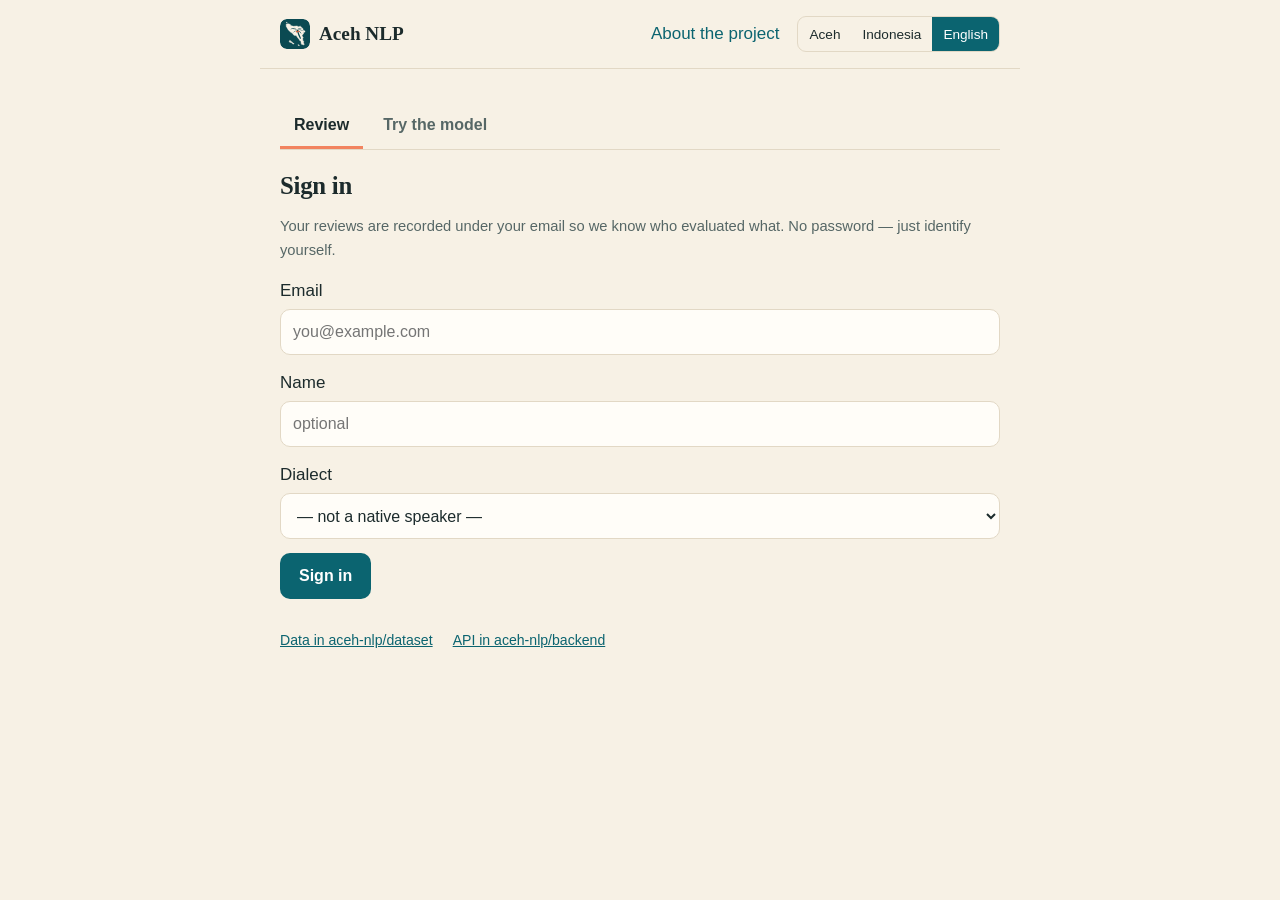
==== app/index.html @ 480051e4 "Redesign the site in the Island direction, add an Aceh icon Deep sea teal, warm sand and coral with " ====
<!doctype html>
<html lang="id">
<head>
<meta charset="utf-8">
<meta name="viewport" content="width=device-width, initial-scale=1">
<meta name="robots" content="noindex, nofollow">
<title>Aceh NLP</title>
<meta name="theme-color" content="#0b4a52">
<link rel="icon" type="image/svg+xml" href="/icon.svg">
<link rel="stylesheet" href="/style.css">
</head>
<body class="tool">
<header class="topbar wrap">
  <a class="brand" href="/"><img src="/icon.svg" alt="" width="30" height="30"><span data-i18n="site.title">Aceh NLP</span></a>
  <nav>
    <a href="/" data-i18n="nav.home">About the project</a>
    <span id="lang-switch" class="lang-switch" role="group" aria-label="Language"></span>
  </nav>
</header>
<p id="draft-notice" class="notice wrap-notice" hidden data-i18n="draft.notice"></p>
<div id="whoami" class="muted wrap"></div>

<div class="wrap"><div class="tabs" role="tablist">
  <button role="tab" data-tab="review" data-i18n="tab.review">Review</button>
  <button role="tab" data-tab="try" data-i18n="tab.try">Try the model</button>
</div></div>

<main class="wrap">
  <!-- ===== Review tab ===== -->
  <div id="tab-review" hidden>
    <section id="view-login" hidden>
      <h2 data-i18n="login.title">Sign in</h2>
      <p class="muted" data-i18n="login.note"></p>
      <form id="login-form">
        <label><span data-i18n="login.email">Email</span>
          <input type="email" id="login-email" required placeholder="you@example.com"></label>
        <label><span data-i18n="login.name">Name</span>
          <input type="text" id="login-name" data-i18n-placeholder="login.name.placeholder"></label>
        <label><span data-i18n="login.dialect">Dialect</span>
          <select id="login-dialect">
            <option value="" data-i18n="login.dialect.none">— not a native speaker —</option>
            <option value="banda_aceh">Banda Aceh</option>
            <option value="pidie">Pidie</option>
            <option value="aceh_utara">Aceh Utara</option>
            <option value="barat">Aceh Barat</option>
            <option value="other" data-i18n="login.dialect.other">Other</option>
          </select>
        </label>
        <button type="submit" data-i18n="login.submit">Sign in</button>
      </form>
      <div id="google-signin"></div>
    </section>

    <section id="view-datasets" hidden>
      <h2 data-i18n="datasets.title">Choose a dataset to review</h2>
      <ul id="dataset-list" class="cards"></ul>
      <details>
        <summary data-i18n="coordinator.title">Coordinator</summary>
        <h3 data-i18n="upload.title">Upload a dataset</h3>
        <form id="upload-form">
          <label><span data-i18n="upload.name">Name</span>
            <input type="text" id="upload-name" pattern="[A-Za-z0-9_-]{1,80}" required></label>
          <label><span data-i18n="upload.file">JSONL file</span>
            <input type="file" id="upload-file" accept=".jsonl,.json" required></label>
          <button type="submit" data-i18n="upload.submit">Upload</button>
        </form>
        <p id="upload-result" class="muted"></p>
        <h3 data-i18n="export.title">Download reviews</h3>
        <form id="export-form">
          <label><span data-i18n="export.dataset">Dataset</span>
            <input type="text" id="export-dataset" list="dataset-names" required></label>
          <datalist id="dataset-names"></datalist>
          <label><span data-i18n="export.token">Admin token</span>
            <input type="password" id="export-token" required></label>
          <button type="submit" data-i18n="export.submit">Download JSON</button>
        </form>
      </details>
    </section>

    <section id="view-review" hidden>
      <button id="back" class="linklike" data-i18n="review.back">← datasets</button>
      <div id="progress" class="muted"></div>
      <div class="progress"><span id="progress-bar"></span></div>
      <article id="card">
        <div id="card-fields"></div>
        <div id="specialist-controls" hidden>
          <label><span data-i18n="review.correction">Correction</span>
            <textarea id="correction" rows="2"></textarea></label>
          <label><span data-i18n="review.annotation">Annotation</span>
            <textarea id="annotation" rows="2"></textarea></label>
          <div class="rate-row" id="score-buttons">
            <button data-score="1">1</button><button data-score="2">2</button>
            <button data-score="3">3</button><button data-score="4">4</button>
            <button data-score="5">5</button>
          </div>
          <p class="muted" data-i18n="review.score.hint"></p>
        </div>
        <div id="everyday-controls" hidden>
          <div class="rate-row" id="vote-buttons">
            <button data-vote="1">+1</button><button data-vote="-1">−1</button>
          </div>
          <p class="muted" data-i18n="review.vote.hint"></p>
        </div>
      </article>
      <div id="done-msg" hidden>
        <h2 data-i18n="review.done.title">All done 🎉</h2>
        <p data-i18n="review.done.text"></p>
      </div>
    </section>
  </div>

  <!-- ===== Try the model tab ===== -->
  <div id="tab-try" hidden>
    <section>
      <h2 data-i18n="try.title">Try the model</h2>
      <p class="muted" data-i18n="try.note"></p>
      <p id="gen-offline" class="notice" hidden data-i18n="try.offline"></p>
      <form id="gen-form">
        <textarea id="gen-prompt" rows="3" data-i18n-placeholder="try.placeholder"></textarea>
        <button type="submit" id="gen-submit" data-i18n="try.submit">Generate</button>
      </form>
      <pre id="gen-out" class="muted"></pre>
    </section>
  </div>
</main>

<footer class="site-footer wrap">
  <a href="https://github.com/aceh-nlp/dataset" data-i18n="footer.data">Data in aceh-nlp/dataset</a>
  <a href="https://github.com/aceh-nlp/backend" data-i18n="footer.api">API in aceh-nlp/backend</a>
</footer>
<script src="/strings.js"></script>
<script src="/app.js"></script>
</body>
</html>
---- style.css ----
/* Island: deep sea teal, warm sand, coral. System fonts only, so the page stays
   light on mobile data and every Acehnese diacritic renders. */
:root {
  --sea: #0b4a52; --sea-deep: #083940; --on-sea: #f4fbfa; --on-sea-muted: #c3e0de;
  --coral: #f2835f; --on-coral: #2b130b;
  --bg: #f7f1e5; --card: #fffdf8; --fg: #1c2b2c; --muted: #566766;
  --accent: #0b6470; --on-accent: #ffffff; --border: #e2d8c5; --tint: #e7efe9;
  --serif: "Iowan Old Style", "Palatino Linotype", Palatino, Georgia, serif;
  --sans: -apple-system, "Segoe UI", Roboto, "Helvetica Neue", Arial, sans-serif;
}
@media (prefers-color-scheme: dark) {
  :root {
    --bg: #0e1f21; --card: #162d30; --fg: #eef4f2; --muted: #a2b6b4;
    --accent: #6fd0c8; --on-accent: #06282b; --border: #2b4649; --tint: #1b383b;
  }
}
* { box-sizing: border-box; }
html { -webkit-text-size-adjust: 100%; }
body { margin: 0; background: var(--bg); color: var(--fg); font: 17px/1.6 var(--sans); }
[hidden] { display: none !important; }
.wrap { max-width: 1040px; margin-inline: auto; padding-inline: 20px; }
/* Same left edge as every other section; only the line length is limited. */
.narrow > * { max-width: 680px; }
.narrow-text { max-width: 640px; }
h1, h2 { font-family: var(--serif); font-weight: 600; line-height: 1.15; letter-spacing: -.01em; }
h2 { font-size: clamp(1.6rem, 4vw, 2.15rem); margin: 0 0 .6em; }
h3 { font-size: 1rem; margin: 18px 0 4px; }
section { padding-block: clamp(24px, 4vw, 40px); }
.muted { color: var(--muted); font-size: .92rem; }
a { color: var(--accent); }
:focus-visible { outline: 3px solid var(--coral); outline-offset: 2px; }

/* buttons */
button, .button {
  display: inline-flex; align-items: center; justify-content: center; min-height: 46px;
  padding: 10px 18px; border: 1px solid transparent; border-radius: 10px; text-align: center;
  background: var(--accent); color: var(--on-accent); font: 600 1rem var(--sans);
  text-decoration: none; cursor: pointer;
}
button:hover, .button:hover { filter: brightness(1.08); }
button:disabled { opacity: .5; cursor: default; filter: none; }
.button.coral { background: var(--coral); color: var(--on-coral); }
.button.ghost { background: transparent; color: var(--on-sea); border-color: var(--on-sea-muted); }
.linklike { background: none; color: var(--accent); padding: 4px 0; min-height: 0; font-weight: 500; }
.cta-row { display: flex; gap: 12px; flex-wrap: wrap; margin-top: 22px; }

/* top bar */
.topbar { display: flex; justify-content: space-between; align-items: center; gap: 10px 16px; flex-wrap: wrap; padding-block: 16px; }
.topbar nav { display: flex; align-items: center; gap: 8px 18px; flex-wrap: wrap; }
.topbar nav a { text-decoration: none; font-weight: 500; }
.brand { display: inline-flex; align-items: center; gap: 9px; font: 700 1.2rem var(--serif); text-decoration: none; color: inherit; }
.brand img { display: block; border-radius: 7px; }
.lang-switch { display: inline-flex; border: 1px solid var(--border); border-radius: 9px; overflow: hidden; }
.lang-switch button {
  min-height: 34px; padding: 4px 11px; border: 0; border-radius: 0; font-size: .85rem; font-weight: 500;
  background: transparent; color: inherit;
}
.lang-switch button[aria-pressed="true"] { background: var(--accent); color: var(--on-accent); }

/* hero */
.hero { position: relative; background: var(--sea); color: var(--on-sea); }
.hero .topbar nav a, .hero .brand { color: var(--on-sea); }
.hero .lang-switch { border-color: var(--on-sea-muted); }
.hero .lang-switch button[aria-pressed="true"] { background: var(--on-sea); color: var(--sea); }
.hero-body { padding-block: clamp(32px, 8vw, 84px) clamp(96px, 15vw, 170px); }
.hero h1 { font-size: clamp(2.5rem, 8vw, 4.6rem); margin: 0 0 .4em; max-width: 13em; }
.lead { font-size: clamp(1.05rem, 2.4vw, 1.25rem); max-width: 40em; color: var(--on-sea); margin: 0; }
.shore { position: absolute; inset: auto 0 -2px; width: 100%; height: clamp(60px, 11vw, 150px); display: block; overflow: visible; }
.wave-back { fill: var(--sea-deep); }
.wave-front { fill: var(--bg); }
.notice {
  background: var(--card); color: var(--fg); border: 1px solid var(--border); border-left: 4px solid var(--coral);
  border-radius: 8px; padding: 10px 14px; font-size: .92rem;
}
.wrap-notice { max-width: 1000px; margin: 4px auto 0; width: calc(100% - 40px); }

/* numbers */
.stats { display: grid; grid-template-columns: repeat(3, 1fr); gap: 24px; padding-block: 28px 12px; }
.stats b { display: block; font: 600 clamp(1.7rem, 4.5vw, 2.6rem)/1.1 var(--serif); color: var(--accent); }
.stats span { display: block; color: var(--muted); font-size: .95rem; margin-top: 4px; }

/* sample review */
.demo-card, #card {
  background: var(--card); border: 1px solid var(--border); border-radius: 16px; padding: clamp(20px, 4vw, 32px);
}
.eyebrow { margin: 0 0 8px; font-size: .78rem; font-weight: 700; letter-spacing: .07em; text-transform: uppercase; color: var(--muted); }
.sentence { font: 600 clamp(1.45rem, 4.2vw, 2rem)/1.3 var(--serif); margin: 0 0 8px; overflow-wrap: anywhere; }
.demo-question { margin: 20px 0 0; font-weight: 600; }
.demo-votes { display: flex; gap: 10px; margin: 10px 0 0; }
.button.vote { flex: 1; font-size: 1.15rem; }

/* layers: wider bar, more data */
.layers { list-style: none; margin: 0 0 18px; padding: 0; }
.layers li { display: grid; grid-template-columns: minmax(84px, 32%) 1fr; gap: 20px; align-items: center; padding-block: 16px; border-top: 1px solid var(--border); }
.layers .bar { justify-self: center; display: block; height: 46px; width: var(--w); background: var(--accent); border-radius: 6px; }
.layers li:nth-child(2) .bar { opacity: .68; }
.layers li:nth-child(3) .bar { opacity: .38; }
.layers b { font: 600 1.15rem var(--serif); }
.layers p { margin: 3px 0 0; font-size: .97rem; }

/* people */
.people { list-style: none; padding: 0; margin: 22px 0; display: grid; grid-template-columns: repeat(auto-fill, minmax(190px, 1fr)); gap: 14px; }
.people li { display: flex; align-items: center; gap: 10px; font-weight: 600; min-width: 0; overflow-wrap: anywhere; }
.avatar { flex: none; width: 42px; height: 42px; border-radius: 50%; display: grid; place-items: center; background: var(--tint); color: var(--accent); font: 600 1.1rem var(--serif); }
.tags { display: flex; flex-wrap: wrap; gap: 8px; margin: 0; }
.tags span { padding: 3px 12px; border: 1px solid var(--border); border-radius: 999px; background: var(--card); font-size: .87rem; }

/* join band */
.join { background: var(--sea); color: var(--on-sea); margin-top: 28px; padding-block: clamp(36px, 7vw, 64px); }
.join-contact { color: var(--on-sea-muted); font-size: .95rem; margin-bottom: 0; }
.site-footer { display: flex; flex-wrap: wrap; gap: 8px 20px; padding-block: 22px 30px; font-size: .88rem; }

/* tool page */
.tool .topbar { border-bottom: 1px solid var(--border); }
.tool .wrap { max-width: 760px; }
.tool .brand { color: var(--fg); }
.tool .topbar nav a { color: var(--accent); }
.tool .wrap-notice { max-width: 720px; margin-top: 12px; }
#whoami { margin-top: 10px; min-height: 1.2em; }
.tabs { display: flex; gap: 6px; margin-top: 8px; border-bottom: 1px solid var(--border); }
.tabs [role=tab] {
  min-height: 44px; border: 0; border-bottom: 3px solid transparent; border-radius: 0;
  background: transparent; color: var(--muted); padding: 8px 14px;
}
.tabs [role=tab][aria-selected="true"] { color: var(--fg); border-bottom-color: var(--coral); }
.tool section { padding-block: 22px 8px; }
.tool h2 { font-size: 1.55rem; }
label { display: block; margin: 14px 0; font-weight: 500; }
input, select, textarea {
  width: 100%; padding: 11px 12px; margin-top: 5px; min-height: 46px;
  border: 1px solid var(--border); border-radius: 10px; background: var(--card); color: var(--fg); font: 400 1rem var(--sans);
}
input[type=file] { padding: 9px; }
.cards { list-style: none; padding: 0; margin: 0; display: grid; gap: 10px; }
.cards button {
  width: 100%; justify-content: space-between; gap: 12px; text-align: left; padding: 14px 16px;
  background: var(--card); color: var(--fg); border-color: var(--border); font-weight: 600;
}
.cards small { color: var(--muted); font-weight: 400; white-space: nowrap; }
.chip { display: inline-block; margin-right: 8px; padding: 1px 8px; border-radius: 999px; background: var(--tint); color: var(--accent); font-size: .78rem; font-weight: 600; }
details { margin: 22px 0; }
summary { cursor: pointer; color: var(--accent); font-weight: 500; }
.progress { height: 6px; margin: 8px 0 4px; border-radius: 3px; background: var(--tint); overflow: hidden; }
.progress span { display: block; height: 100%; width: 0; background: var(--coral); transition: width .2s; }
@media (prefers-reduced-motion: reduce) { .progress span { transition: none; } }
#card { margin-top: 12px; }
.meta { display: flex; flex-wrap: wrap; gap: 4px 14px; margin: 0 0 12px; font-size: .84rem; color: var(--muted); }
.field { margin: 10px 0 0; font-size: .97rem; }
.field b { display: block; font-size: .76rem; letter-spacing: .05em; text-transform: uppercase; color: var(--muted); }
.rate-row { display: flex; gap: 10px; margin: 18px 0 6px; }
.rate-row button { flex: 1; min-width: 0; min-height: 54px; padding-inline: 4px; font-size: 1.2rem; }
pre { white-space: pre-wrap; overflow-wrap: anywhere; font: 1rem/1.6 var(--sans); }

/* phones */
@media (max-width: 620px) {
  .stats { grid-template-columns: 1fr; gap: 14px; }
  .stats > div { display: grid; grid-template-columns: 9.6em 1fr; gap: 10px; align-items: baseline; }
  .stats span { margin: 0; }
  .layers li { grid-template-columns: 76px 1fr; gap: 14px; }
  .layers .bar { height: 36px; }
  .cta-row .button { flex: 1 1 150px; }
}
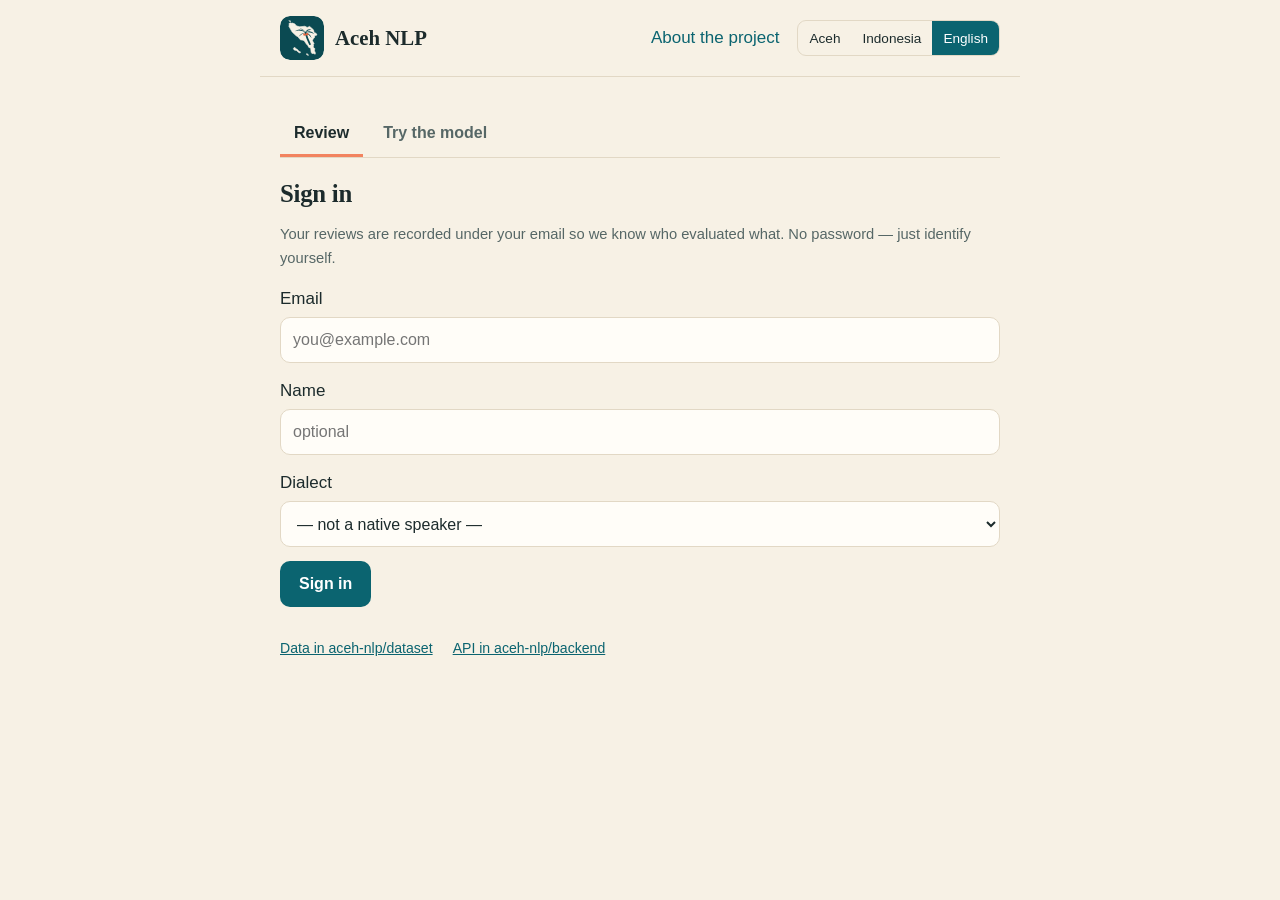
==== commit f9f96f00: "Make the header logo bigger Co-Authored-By: Claude Opus 5.5 <noreply@anthropic.com>" ====
--- a/app/index.html
+++ b/app/index.html
@@ -11,7 +11,7 @@
 </head>
 <body class="tool">
 <header class="topbar wrap">
-  <a class="brand" href="/"><img src="/icon.svg" alt="" width="30" height="30"><span data-i18n="site.title">Aceh NLP</span></a>
+  <a class="brand" href="/"><img src="/icon.svg" alt="" width="44" height="44"><span data-i18n="site.title">Aceh NLP</span></a>
   <nav>
     <a href="/" data-i18n="nav.home">About the project</a>
     <span id="lang-switch" class="lang-switch" role="group" aria-label="Language"></span>
--- a/style.css
+++ b/style.css
@@ -48,8 +48,8 @@
 .topbar { display: flex; justify-content: space-between; align-items: center; gap: 10px 16px; flex-wrap: wrap; padding-block: 16px; }
 .topbar nav { display: flex; align-items: center; gap: 8px 18px; flex-wrap: wrap; }
 .topbar nav a { text-decoration: none; font-weight: 500; }
-.brand { display: inline-flex; align-items: center; gap: 9px; font: 700 1.2rem var(--serif); text-decoration: none; color: inherit; }
-.brand img { display: block; border-radius: 7px; }
+.brand { display: inline-flex; align-items: center; gap: 11px; font: 700 1.3rem var(--serif); text-decoration: none; color: inherit; }
+.brand img { display: block; border-radius: 10px; }
 .lang-switch { display: inline-flex; border: 1px solid var(--border); border-radius: 9px; overflow: hidden; }
 .lang-switch button {
   min-height: 34px; padding: 4px 11px; border: 0; border-radius: 0; font-size: .85rem; font-weight: 500;
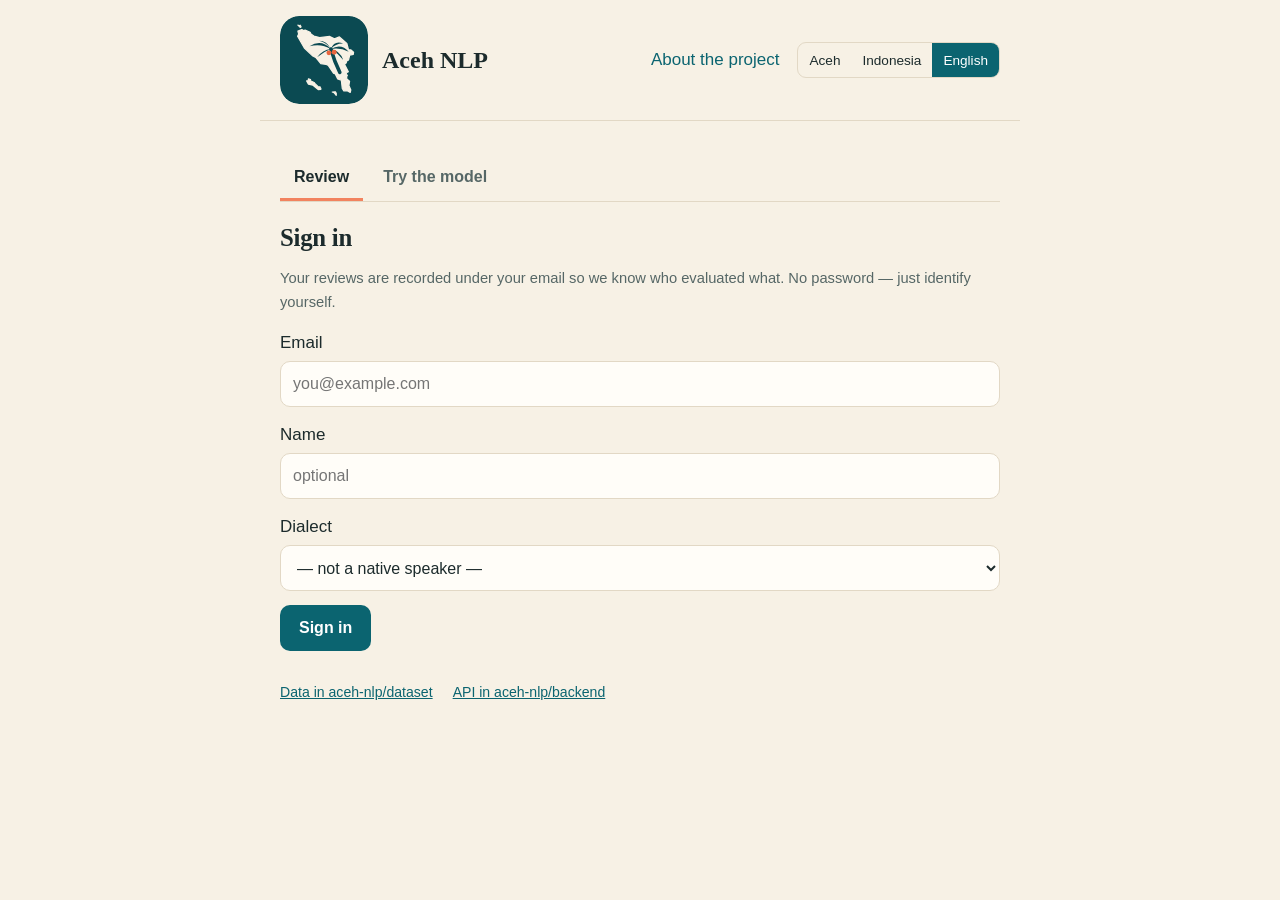
==== commit 0263ffd4: "Double the header logo size Co-Authored-By: Claude Opus 5.5 <noreply@anthropic.com>" ====
--- a/app/index.html
+++ b/app/index.html
@@ -11,7 +11,7 @@
 </head>
 <body class="tool">
 <header class="topbar wrap">
-  <a class="brand" href="/"><img src="/icon.svg" alt="" width="44" height="44"><span data-i18n="site.title">Aceh NLP</span></a>
+  <a class="brand" href="/"><img src="/icon.svg" alt="" width="88" height="88"><span data-i18n="site.title">Aceh NLP</span></a>
   <nav>
     <a href="/" data-i18n="nav.home">About the project</a>
     <span id="lang-switch" class="lang-switch" role="group" aria-label="Language"></span>
--- a/style.css
+++ b/style.css
@@ -48,8 +48,8 @@
 .topbar { display: flex; justify-content: space-between; align-items: center; gap: 10px 16px; flex-wrap: wrap; padding-block: 16px; }
 .topbar nav { display: flex; align-items: center; gap: 8px 18px; flex-wrap: wrap; }
 .topbar nav a { text-decoration: none; font-weight: 500; }
-.brand { display: inline-flex; align-items: center; gap: 11px; font: 700 1.3rem var(--serif); text-decoration: none; color: inherit; }
-.brand img { display: block; border-radius: 10px; }
+.brand { display: inline-flex; align-items: center; gap: 14px; font: 700 1.5rem var(--serif); text-decoration: none; color: inherit; }
+.brand img { display: block; border-radius: 19px; }
 .lang-switch { display: inline-flex; border: 1px solid var(--border); border-radius: 9px; overflow: hidden; }
 .lang-switch button {
   min-height: 34px; padding: 4px 11px; border: 0; border-radius: 0; font-size: .85rem; font-weight: 500;
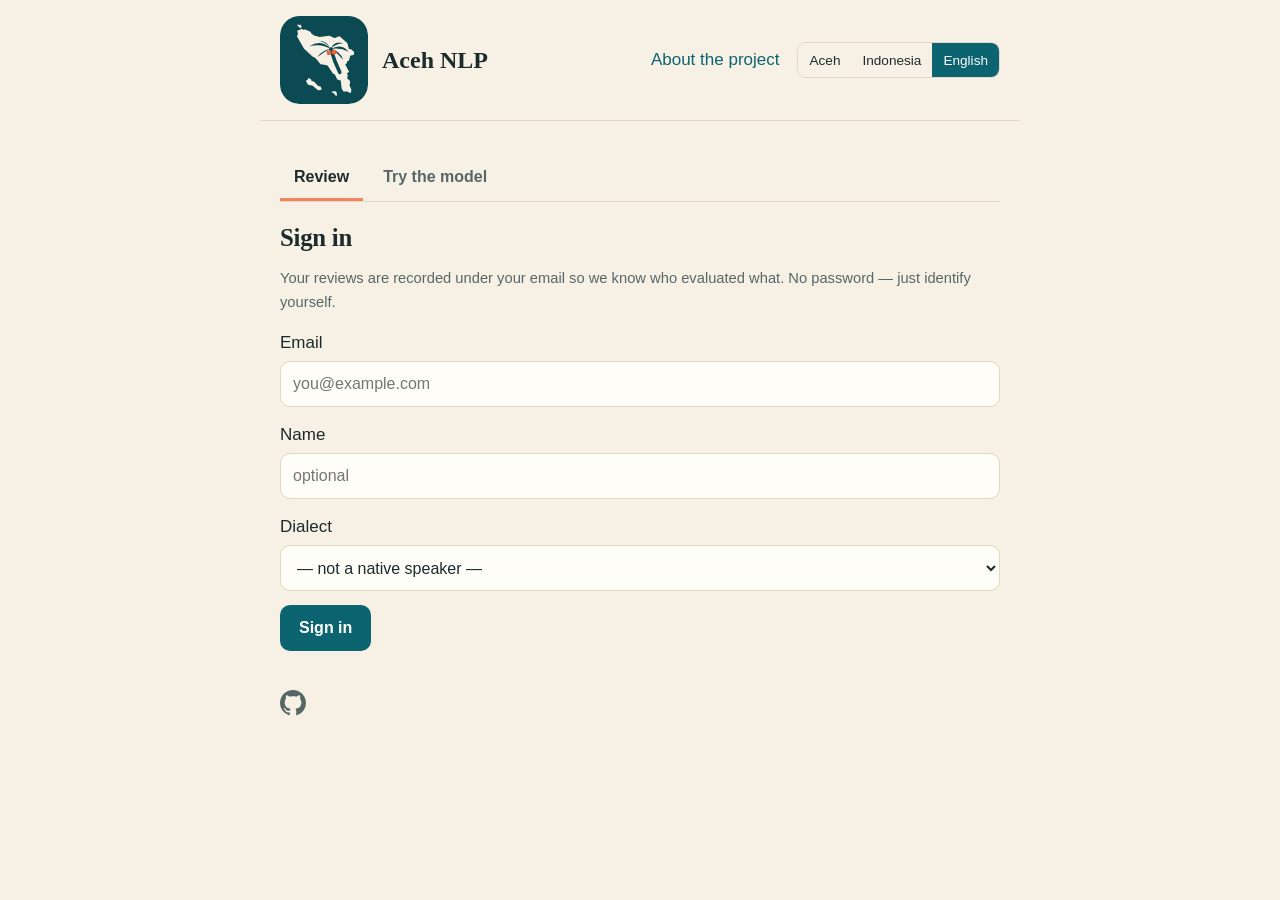
==== commit 2b78171f: "Replace the footer links with a GitHub icon The icon opens the aceh-nlp organisation's repositories," ====
--- a/app/index.html
+++ b/app/index.html
@@ -125,8 +125,9 @@
 </main>
 
 <footer class="site-footer wrap">
-  <a href="https://github.com/aceh-nlp/dataset" data-i18n="footer.data">Data in aceh-nlp/dataset</a>
-  <a href="https://github.com/aceh-nlp/backend" data-i18n="footer.api">API in aceh-nlp/backend</a>
+  <a class="github-link" href="https://github.com/orgs/aceh-nlp/repositories" aria-label="GitHub" title="GitHub">
+    <svg viewBox="0 0 16 16" width="26" height="26" aria-hidden="true"><path fill="currentColor" d="M8 0c4.42 0 8 3.58 8 8a8.013 8.013 0 0 1-5.45 7.59c-.4.08-.55-.17-.55-.38 0-.27.01-1.13.01-2.2 0-.75-.25-1.23-.54-1.48 1.78-.2 3.65-.88 3.65-3.95 0-.88-.31-1.59-.82-2.15.08-.2.36-1.02-.08-2.12 0 0-.67-.22-2.2.82-.64-.18-1.32-.27-2-.27-.68 0-1.36.09-2 .27-1.53-1.03-2.2-.82-2.2-.82-.44 1.1-.16 1.92-.08 2.12-.51.56-.82 1.28-.82 2.15 0 3.06 1.86 3.75 3.64 3.95-.23.2-.44.55-.51 1.07-.46.21-1.61.55-2.33-.66-.15-.24-.6-.83-1.23-.82-.67.01-.27.38.01.53.34.19.73.9.82 1.13.16.45.68 1.31 2.69.94 0 .67.01 1.3.01 1.49 0 .21-.15.45-.55.38A7.995 7.995 0 0 1 0 8c0-4.42 3.58-8 8-8Z"/></svg>
+  </a>
 </footer>
 <script src="/strings.js"></script>
 <script src="/app.js"></script>
--- a/style.css
+++ b/style.css
@@ -5,6 +5,7 @@
   --coral: #f2835f; --on-coral: #2b130b;
   --bg: #f7f1e5; --card: #fffdf8; --fg: #1c2b2c; --muted: #566766;
   --accent: #0b6470; --on-accent: #ffffff; --border: #e2d8c5; --tint: #e7efe9;
+  --coral-ink: #b4472a;
   --serif: "Iowan Old Style", "Palatino Linotype", Palatino, Georgia, serif;
   --sans: -apple-system, "Segoe UI", Roboto, "Helvetica Neue", Arial, sans-serif;
 }
@@ -12,6 +13,7 @@
   :root {
     --bg: #0e1f21; --card: #162d30; --fg: #eef4f2; --muted: #a2b6b4;
     --accent: #6fd0c8; --on-accent: #06282b; --border: #2b4649; --tint: #1b383b;
+    --coral-ink: #f2835f;
   }
 }
 * { box-sizing: border-box; }
@@ -28,7 +30,8 @@
 section { padding-block: clamp(24px, 4vw, 40px); }
 .muted { color: var(--muted); font-size: .92rem; }
 a { color: var(--accent); }
-:focus-visible { outline: 3px solid var(--coral); outline-offset: 2px; }
+:focus-visible { outline: 3px solid var(--accent); outline-offset: 2px; }
+.hero :focus-visible, .join :focus-visible { outline-color: var(--on-sea); }
 
 /* buttons */
 button, .button {
@@ -63,8 +66,8 @@
 .hero .lang-switch { border-color: var(--on-sea-muted); }
 .hero .lang-switch button[aria-pressed="true"] { background: var(--on-sea); color: var(--sea); }
 .hero-body { padding-block: clamp(32px, 8vw, 84px) clamp(96px, 15vw, 170px); }
-.hero h1 { font-size: clamp(2.5rem, 8vw, 4.6rem); margin: 0 0 .4em; max-width: 13em; }
-.lead { font-size: clamp(1.05rem, 2.4vw, 1.25rem); max-width: 40em; color: var(--on-sea); margin: 0; }
+.hero h1 { font-size: clamp(2.3rem, 7vw, 4.2rem); margin: 0 0 .5em; max-width: 13em; }
+.lead { font-size: clamp(1.05rem, 2.2vw, 1.2rem); max-width: 40em; color: var(--on-sea); margin: 0; }
 .shore { position: absolute; inset: auto 0 -2px; width: 100%; height: clamp(60px, 11vw, 150px); display: block; overflow: visible; }
 .wave-back { fill: var(--sea-deep); }
 .wave-front { fill: var(--bg); }
@@ -74,11 +77,6 @@
 }
 .wrap-notice { max-width: 1000px; margin: 4px auto 0; width: calc(100% - 40px); }
 
-/* numbers */
-.stats { display: grid; grid-template-columns: repeat(3, 1fr); gap: 24px; padding-block: 28px 12px; }
-.stats b { display: block; font: 600 clamp(1.7rem, 4.5vw, 2.6rem)/1.1 var(--serif); color: var(--accent); }
-.stats span { display: block; color: var(--muted); font-size: .95rem; margin-top: 4px; }
-
 /* sample review */
 .demo-card, #card {
   background: var(--card); border: 1px solid var(--border); border-radius: 16px; padding: clamp(20px, 4vw, 32px);
@@ -89,14 +87,73 @@
 .demo-votes { display: flex; gap: 10px; margin: 10px 0 0; }
 .button.vote { flex: 1; font-size: 1.15rem; }
 
-/* layers: wider bar, more data */
-.layers { list-style: none; margin: 0 0 18px; padding: 0; }
-.layers li { display: grid; grid-template-columns: minmax(84px, 32%) 1fr; gap: 20px; align-items: center; padding-block: 16px; border-top: 1px solid var(--border); }
-.layers .bar { justify-self: center; display: block; height: 46px; width: var(--w); background: var(--accent); border-radius: 6px; }
-.layers li:nth-child(2) .bar { opacity: .68; }
-.layers li:nth-child(3) .bar { opacity: .38; }
-.layers b { font: 600 1.15rem var(--serif); }
-.layers p { margin: 3px 0 0; font-size: .97rem; }
+/* "How it works": the recipe book loop, laid out like the training diagram */
+.sr-only { position: absolute; width: 1px; height: 1px; margin: -1px; padding: 0; overflow: hidden; clip-path: inset(50%); white-space: nowrap; border: 0; }
+/* the view switch is two radio buttons, so it works without JavaScript */
+#view-story:checked ~ .v-ml, #view-story:checked ~ .flow .v-ml,
+#view-ml:checked ~ .v-story, #view-ml:checked ~ .flow .v-story { display: none; }
+.view-switch { display: inline-flex; margin-bottom: 14px; border: 1px solid var(--border); border-radius: 10px; overflow: hidden; background: var(--card); }
+.view-switch label { margin: 0; padding: 9px 16px; min-height: 44px; display: flex; align-items: center; font-weight: 600; font-size: .92rem; cursor: pointer; }
+#view-story:checked ~ .view-switch label[for="view-story"],
+#view-ml:checked ~ .view-switch label[for="view-ml"] { background: var(--accent); color: var(--on-accent); }
+#view-story:focus-visible ~ .view-switch label[for="view-story"],
+#view-ml:focus-visible ~ .view-switch label[for="view-ml"] { outline: 3px solid var(--coral); outline-offset: -3px; }
+.step-text { margin: 0 0 20px; max-width: 640px; }
+.flow {
+  display: grid; gap: 10px 8px; align-items: stretch;
+  grid-template-columns: minmax(230px, 1.25fr) 30px minmax(0, 1fr) 30px minmax(0, 1fr);
+  grid-template-areas:
+    "book a1 learn a2 cook"
+    "book a3 seal  a4 a5"
+    "book a6 taste a7 dish";
+}
+.f-book { grid-area: book; } .f-learn { grid-area: learn; } .f-cook { grid-area: cook; }
+.f-seal { grid-area: seal; } .f-dish { grid-area: dish; } .f-taste { grid-area: taste; }
+.a1 { grid-area: a1; } .a2 { grid-area: a2; } .a3 { grid-area: a3; } .a4 { grid-area: a4; }
+.a5 { grid-area: a5; } .a6 { grid-area: a6; } .a7 { grid-area: a7; }
+.flow-box {
+  min-width: 0; background: var(--card); border: 1px solid var(--border); border-radius: 14px; padding: 14px;
+  transition: border-color .3s ease, box-shadow .3s ease;
+}
+.flow-box.is-current { border-color: var(--coral); box-shadow: 0 0 0 2px var(--coral); }
+.f-seal { border-style: dashed; }
+.f-dish { align-self: start; }
+.flow-head { display: flex; gap: 10px; align-items: flex-start; }
+.flow-head h3 { margin: 0; font: 600 1.08rem/1.25 var(--serif); }
+.flow-icon { flex: none; width: 28px; height: 28px; fill: none; stroke: var(--accent); stroke-width: 1.6; stroke-linecap: round; stroke-linejoin: round; }
+.flow-plain { margin: 2px 0 0; font-size: .78rem; font-weight: 600; letter-spacing: .03em; color: var(--muted); }
+.flow-text { margin: 8px 0 0; font-size: .9rem; }
+.tabs-list { list-style: none; margin: 12px 0 8px; padding: 0; display: grid; gap: 10px; }
+.tabs-list li { display: block; padding-top: 10px; border-top: 1px solid var(--border); font-size: .88rem; }
+.tabs-list b { display: block; font: 600 .98rem var(--serif); }
+.tab-bar { display: block; height: 8px; width: var(--w); margin-bottom: 7px; border-radius: 4px; background: var(--accent); }
+.tabs-list li:nth-child(2) .tab-bar { opacity: .68; }
+.tabs-list li:nth-child(3) .tab-bar { opacity: .38; }
+.flow-note { margin: 10px 0 0; }
+.taste-box { display: grid; gap: 8px; margin-top: 10px; padding: 10px 12px; background: var(--bg); border: 1px solid var(--border); border-radius: 10px; }
+.taste-box p { margin: 0; font-size: .86rem; }
+.taste-box b { display: block; }
+.flow-return { margin: 10px 0 0; font-weight: 600; font-size: .92rem; color: var(--accent); }
+.flow-arrow { display: grid; place-items: center; color: var(--muted); font-size: 1.5rem; line-height: 1; transition: color .3s ease; }
+.flow-arrow::before { content: "→"; }
+.flow-arrow.is-current { color: var(--coral-ink); }
+.a3::before { content: "→"; }
+.a4::before { content: "↗"; }
+.a5::before { content: "↓"; }
+.a6::before, .a7::before { content: "←"; }
+.a7 { align-items: start; padding-top: 18px; }
+.loop-toggle { display: none; margin: 12px 0 0; min-height: 44px; padding: 6px 16px; background: transparent; color: var(--accent); border-color: var(--border); font-size: .9rem; }
+.flow.is-animated + .loop-toggle { display: inline-flex; }
+@media (max-width: 860px) {
+  .flow {
+    grid-template-columns: minmax(0, 1fr); gap: 6px;
+    grid-template-areas: "book" "a1" "learn" "a2" "cook" "a5" "dish" "a7" "taste" "seal";
+  }
+  .a3, .a4, .a6 { display: none; }
+  .flow-arrow::before, .a5::before, .a7::before { content: "↓"; }
+  .f-seal { margin-top: 12px; }
+  .a7 { padding-top: 0; }
+}
 
 /* people */
 .people { list-style: none; padding: 0; margin: 22px 0; display: grid; grid-template-columns: repeat(auto-fill, minmax(190px, 1fr)); gap: 14px; }
@@ -109,6 +166,8 @@
 .join { background: var(--sea); color: var(--on-sea); margin-top: 28px; padding-block: clamp(36px, 7vw, 64px); }
 .join-contact { color: var(--on-sea-muted); font-size: .95rem; margin-bottom: 0; }
 .site-footer { display: flex; flex-wrap: wrap; gap: 8px 20px; padding-block: 22px 30px; font-size: .88rem; }
+.github-link { display: inline-flex; align-items: center; justify-content: center; width: 44px; height: 44px; margin-left: -9px; color: var(--muted); }
+.github-link:hover { color: var(--accent); }
 
 /* tool page */
 .tool .topbar { border-bottom: 1px solid var(--border); }
@@ -153,10 +212,5 @@
 
 /* phones */
 @media (max-width: 620px) {
-  .stats { grid-template-columns: 1fr; gap: 14px; }
-  .stats > div { display: grid; grid-template-columns: 9.6em 1fr; gap: 10px; align-items: baseline; }
-  .stats span { margin: 0; }
-  .layers li { grid-template-columns: 76px 1fr; gap: 14px; }
-  .layers .bar { height: 36px; }
   .cta-row .button { flex: 1 1 150px; }
 }
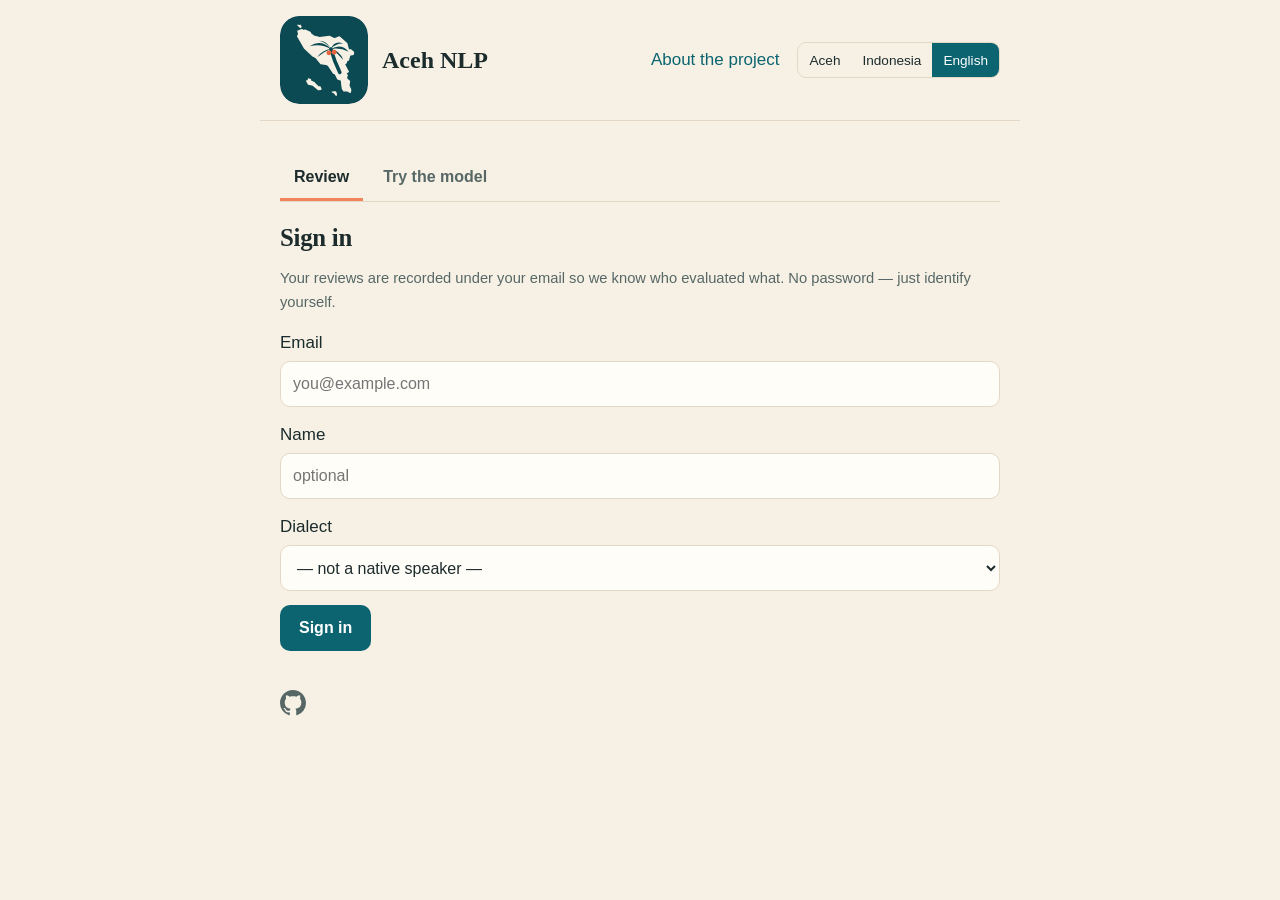
==== commit 5703e961: "Fix Hanif's name and remove the manual review download The backend's export API stays for anyone con" ====
--- a/app/index.html
+++ b/app/index.html
@@ -65,15 +65,6 @@
           <button type="submit" data-i18n="upload.submit">Upload</button>
         </form>
         <p id="upload-result" class="muted"></p>
-        <h3 data-i18n="export.title">Download reviews</h3>
-        <form id="export-form">
-          <label><span data-i18n="export.dataset">Dataset</span>
-            <input type="text" id="export-dataset" list="dataset-names" required></label>
-          <datalist id="dataset-names"></datalist>
-          <label><span data-i18n="export.token">Admin token</span>
-            <input type="password" id="export-token" required></label>
-          <button type="submit" data-i18n="export.submit">Download JSON</button>
-        </form>
       </details>
     </section>
 
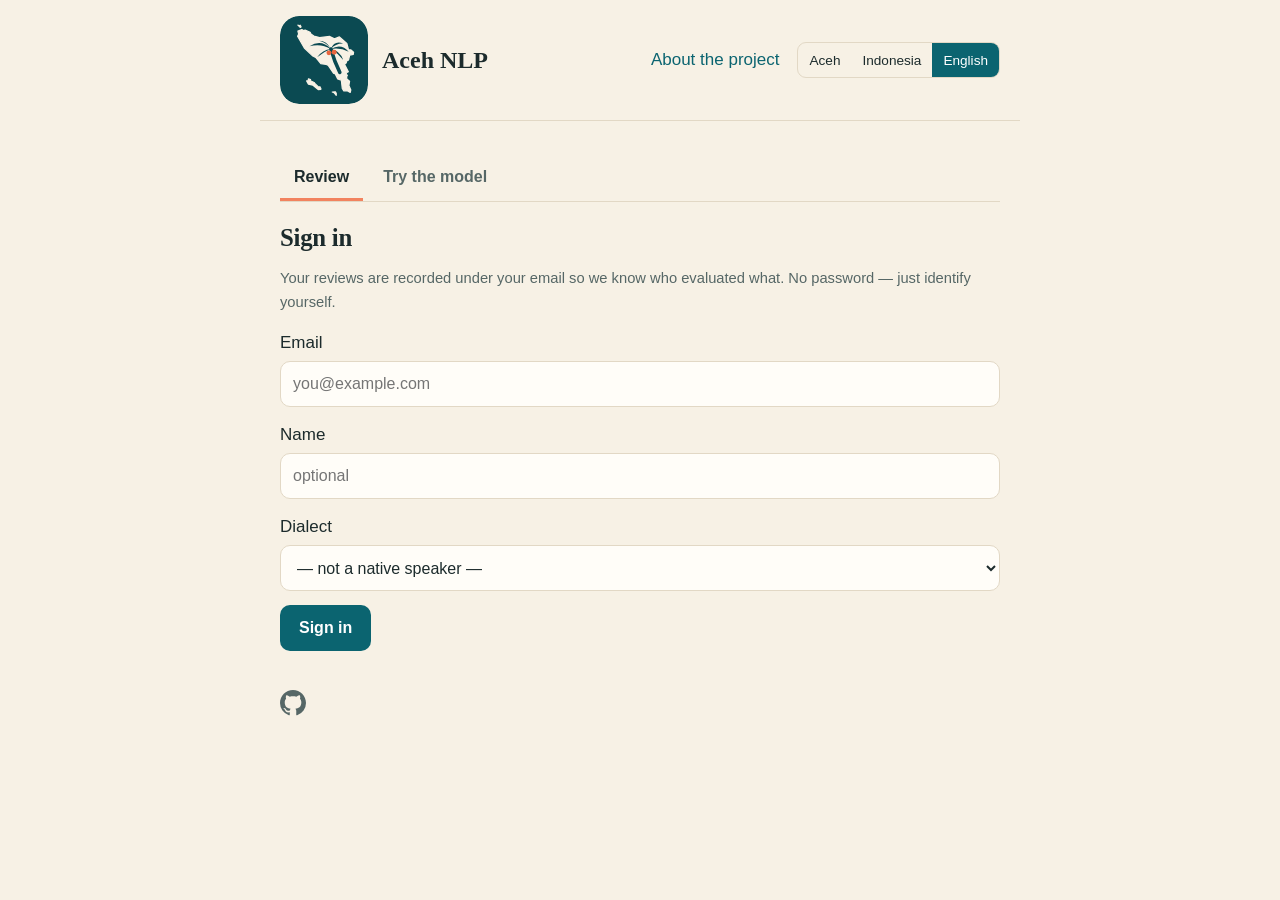
==== commit 9fabf51b: "Show review to specialists only, with a notice for everyone else Removes the +1/-1 controls from the" ====
--- a/app/index.html
+++ b/app/index.html
@@ -68,13 +68,19 @@
       </details>
     </section>
 
+    <section id="view-closed" hidden>
+      <h2 data-i18n="review.closed.title">Review is open to specialists for now</h2>
+      <p class="muted" data-i18n="review.closed.text">Everyday speakers will soon compare two answers and pick the better one. Until then, there are other ways to help.</p>
+      <p><a class="button" href="/#join" data-i18n="review.closed.link">Join the project</a></p>
+    </section>
+
     <section id="view-review" hidden>
       <button id="back" class="linklike" data-i18n="review.back">← datasets</button>
       <div id="progress" class="muted"></div>
       <div class="progress"><span id="progress-bar"></span></div>
       <article id="card">
         <div id="card-fields"></div>
-        <div id="specialist-controls" hidden>
+        <div id="specialist-controls">
           <label><span data-i18n="review.correction">Correction</span>
             <textarea id="correction" rows="2"></textarea></label>
           <label><span data-i18n="review.annotation">Annotation</span>
@@ -85,12 +91,6 @@
             <button data-score="5">5</button>
           </div>
           <p class="muted" data-i18n="review.score.hint"></p>
-        </div>
-        <div id="everyday-controls" hidden>
-          <div class="rate-row" id="vote-buttons">
-            <button data-vote="1">+1</button><button data-vote="-1">−1</button>
-          </div>
-          <p class="muted" data-i18n="review.vote.hint"></p>
         </div>
       </article>
       <div id="done-msg" hidden>
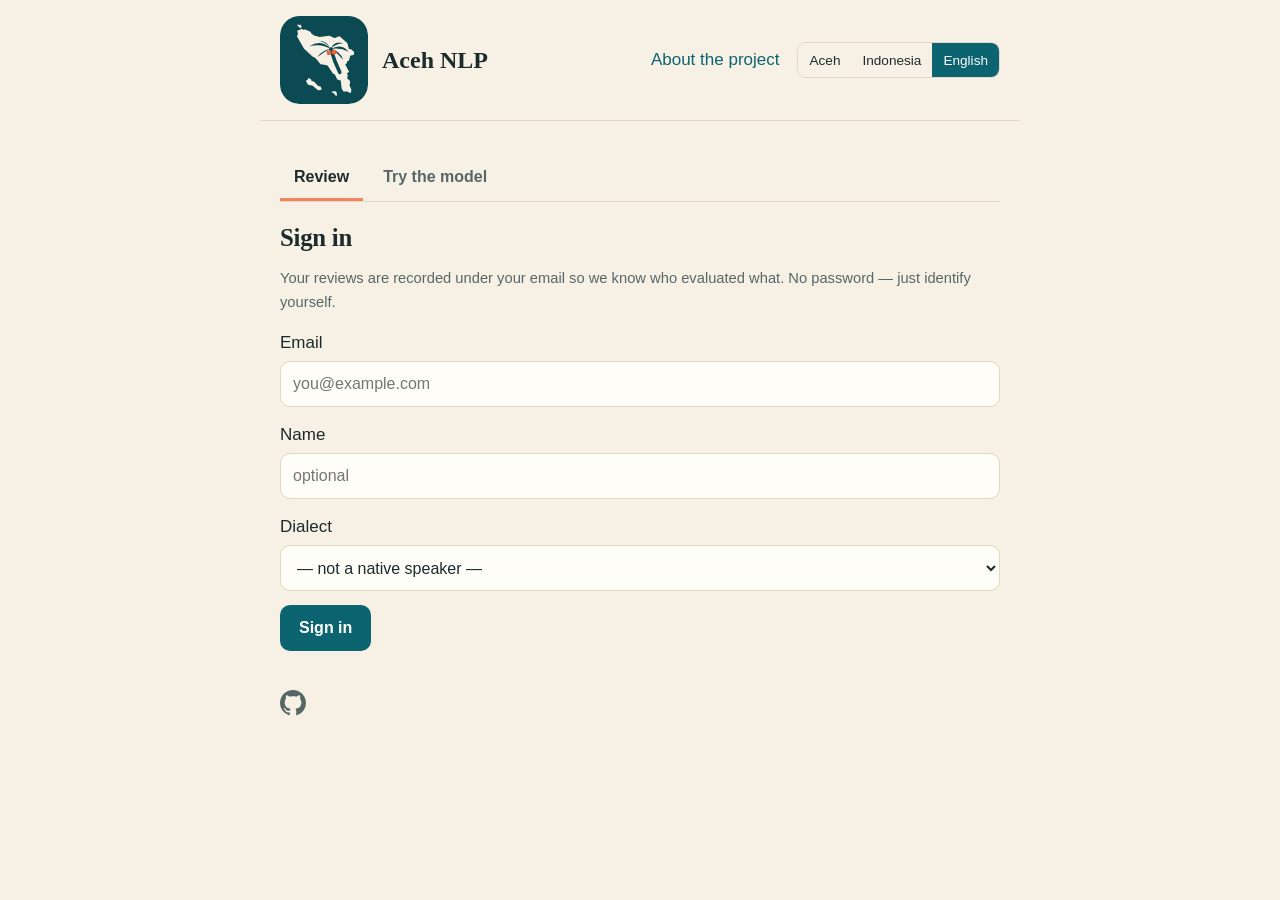
==== commit a1192063: "List what the project needs in Join; team cards show names only Join now has nine role cards in thre" ====
--- a/app/index.html
+++ b/app/index.html
@@ -70,8 +70,9 @@
 
     <section id="view-closed" hidden>
       <h2 data-i18n="review.closed.title">Review is open to specialists for now</h2>
-      <p class="muted" data-i18n="review.closed.text">Everyday speakers will soon compare two answers and pick the better one. Until then, there are other ways to help.</p>
+      <p class="muted" data-i18n="review.closed.text">Specialists need to sign in with Google, using the account on our list. To become a specialist, or to help in other ways, see the Join section. Everyday speakers will later compare two answers and pick the better one.</p>
       <p><a class="button" href="/#join" data-i18n="review.closed.link">Join the project</a></p>
+      <p><button id="closed-again" type="button" class="linklike" data-i18n="review.closed.again">Sign in with another account</button></p>
     </section>
 
     <section id="view-review" hidden>
--- a/style.css
+++ b/style.css
@@ -21,8 +21,6 @@
 body { margin: 0; background: var(--bg); color: var(--fg); font: 17px/1.6 var(--sans); }
 [hidden] { display: none !important; }
 .wrap { max-width: 1040px; margin-inline: auto; padding-inline: 20px; }
-/* Same left edge as every other section; only the line length is limited. */
-.narrow > * { max-width: 680px; }
 .narrow-text { max-width: 640px; }
 h1, h2 { font-family: var(--serif); font-weight: 600; line-height: 1.15; letter-spacing: -.01em; }
 h2 { font-size: clamp(1.6rem, 4vw, 2.15rem); margin: 0 0 .6em; }
@@ -156,15 +154,20 @@
 }
 
 /* people */
-.people { list-style: none; padding: 0; margin: 22px 0; display: grid; grid-template-columns: repeat(auto-fill, minmax(190px, 1fr)); gap: 14px; }
-.people li { display: flex; align-items: center; gap: 10px; font-weight: 600; min-width: 0; overflow-wrap: anywhere; }
-.avatar { flex: none; width: 42px; height: 42px; border-radius: 50%; display: grid; place-items: center; background: var(--tint); color: var(--accent); font: 600 1.1rem var(--serif); }
+.people { list-style: none; padding: 0; margin: 22px 0; display: grid; grid-template-columns: repeat(auto-fill, minmax(150px, 1fr)); gap: 12px; }
+.people li { padding: 16px 12px; border: 1px solid var(--border); border-radius: 10px; background: var(--card); text-align: center; font-weight: 600; min-width: 0; overflow-wrap: anywhere; }
 .tags { display: flex; flex-wrap: wrap; gap: 8px; margin: 0; }
 .tags span { padding: 3px 12px; border: 1px solid var(--border); border-radius: 999px; background: var(--card); font-size: .87rem; }
 
 /* join band */
 .join { background: var(--sea); color: var(--on-sea); margin-top: 28px; padding-block: clamp(36px, 7vw, 64px); }
+.roles { list-style: none; padding: 0; margin: 26px 0; display: grid; grid-template-columns: repeat(auto-fill, minmax(260px, 1fr)); gap: 14px; }
+.roles li { display: flex; flex-direction: column; align-items: flex-start; padding: 16px 18px; border-radius: 10px; background: var(--sea-deep); min-width: 0; }
+.roles h3 { margin: 0 0 4px; font-size: 1.02rem; }
+.roles p { margin: 0; color: var(--on-sea-muted); font-size: .95rem; }
+.roles .button { margin-top: 14px; }
 .join-contact { color: var(--on-sea-muted); font-size: .95rem; margin-bottom: 0; }
+.join-contact a { display: inline-block; padding-block: 4px; color: var(--on-sea); font-weight: 600; }
 .site-footer { display: flex; flex-wrap: wrap; gap: 8px 20px; padding-block: 22px 30px; font-size: .88rem; }
 .github-link { display: inline-flex; align-items: center; justify-content: center; width: 44px; height: 44px; margin-left: -9px; color: var(--muted); }
 .github-link:hover { color: var(--accent); }
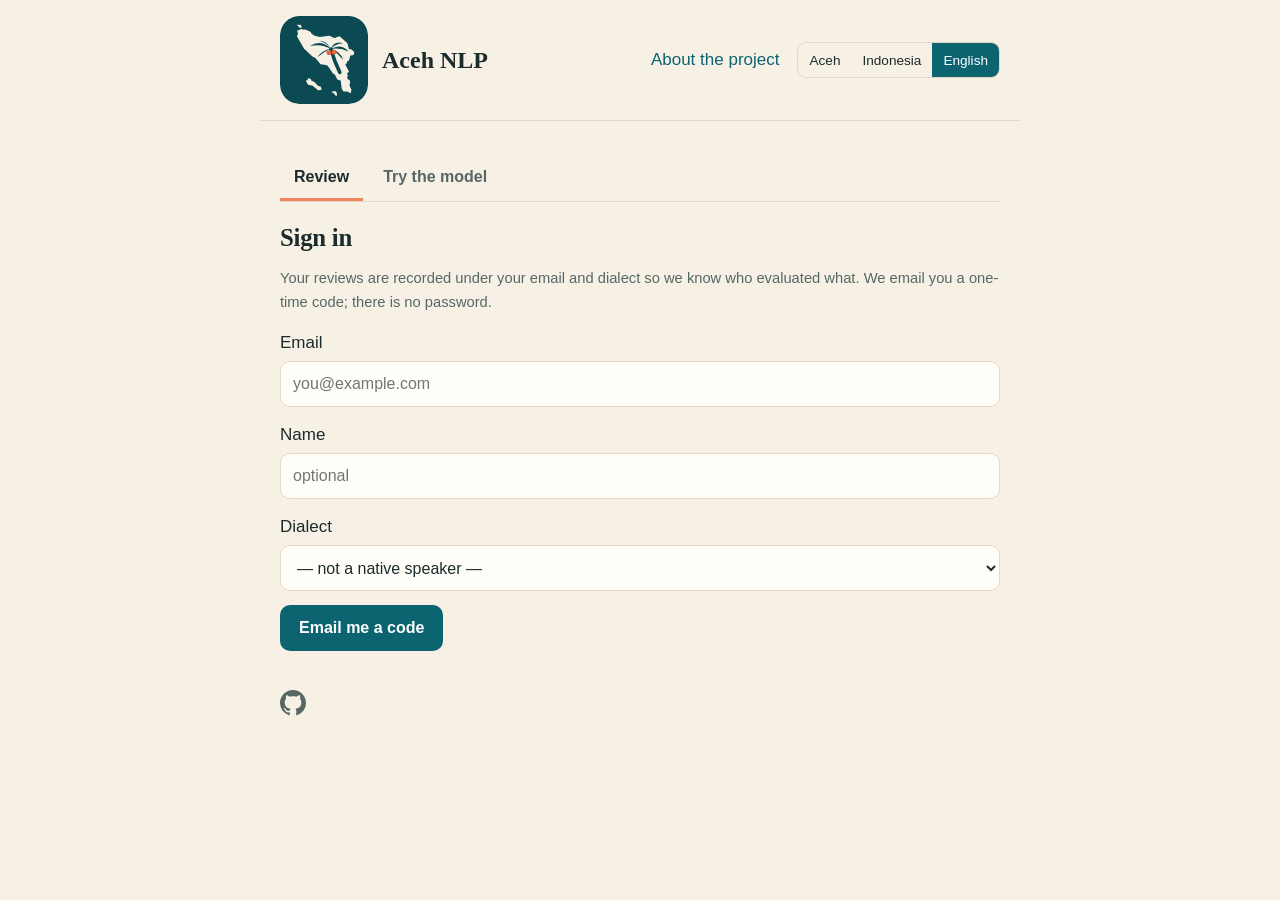
==== commit 149bc2c2: "Sign in with an emailed code, open to anyone The sign-in form now asks for an email, then the six-di" ====
--- a/app/index.html
+++ b/app/index.html
@@ -46,15 +46,24 @@
             <option value="other" data-i18n="login.dialect.other">Other</option>
           </select>
         </label>
-        <button type="submit" data-i18n="login.submit">Sign in</button>
+        <p id="login-error" class="form-error" role="alert" hidden></p>
+        <button type="submit" data-i18n="login.submit">Email me a code</button>
       </form>
-      <div id="google-signin"></div>
+      <form id="code-form" hidden>
+        <p role="status" data-i18n="login.sent">We've sent a code to your email. It can take a minute, so check your spam folder too.</p>
+        <label><span data-i18n="login.code">Code</span>
+          <input type="text" id="login-code" required inputmode="numeric" autocomplete="one-time-code" pattern="[0-9]{6}" maxlength="6"></label>
+        <p id="code-error" class="form-error" role="alert" hidden></p>
+        <button type="submit" data-i18n="login.verify">Sign in</button>
+        <button type="button" id="code-back" class="linklike" data-i18n="login.back">Use a different email or send again</button>
+      </form>
     </section>
 
     <section id="view-datasets" hidden>
       <h2 data-i18n="datasets.title">Choose a dataset to review</h2>
       <ul id="dataset-list" class="cards"></ul>
-      <details>
+      <p><button id="sign-out" type="button" class="linklike" data-i18n="login.out">Sign out</button></p>
+      <details id="coordinator" hidden>
         <summary data-i18n="coordinator.title">Coordinator</summary>
         <h3 data-i18n="upload.title">Upload a dataset</h3>
         <form id="upload-form">
@@ -68,12 +77,6 @@
       </details>
     </section>
 
-    <section id="view-closed" hidden>
-      <h2 data-i18n="review.closed.title">Review is open to specialists for now</h2>
-      <p class="muted" data-i18n="review.closed.text">Specialists need to sign in with Google, using the account on our list. To become a specialist, or to help in other ways, see the Join section. Everyday speakers will later compare two answers and pick the better one.</p>
-      <p><a class="button" href="/#join" data-i18n="review.closed.link">Join the project</a></p>
-      <p><button id="closed-again" type="button" class="linklike" data-i18n="review.closed.again">Sign in with another account</button></p>
-    </section>
 
     <section id="view-review" hidden>
       <button id="back" class="linklike" data-i18n="review.back">← datasets</button>
@@ -81,7 +84,7 @@
       <div class="progress"><span id="progress-bar"></span></div>
       <article id="card">
         <div id="card-fields"></div>
-        <div id="specialist-controls">
+        <div id="review-controls">
           <label><span data-i18n="review.correction">Correction</span>
             <textarea id="correction" rows="2"></textarea></label>
           <label><span data-i18n="review.annotation">Annotation</span>
--- a/style.css
+++ b/style.css
@@ -209,6 +209,7 @@
 .meta { display: flex; flex-wrap: wrap; gap: 4px 14px; margin: 0 0 12px; font-size: .84rem; color: var(--muted); }
 .field { margin: 10px 0 0; font-size: .97rem; }
 .field b { display: block; font-size: .76rem; letter-spacing: .05em; text-transform: uppercase; color: var(--muted); }
+.form-error { color: var(--coral-ink); font-weight: 600; }
 .rate-row { display: flex; gap: 10px; margin: 18px 0 6px; }
 .rate-row button { flex: 1; min-width: 0; min-height: 54px; padding-inline: 4px; font-size: 1.2rem; }
 pre { white-space: pre-wrap; overflow-wrap: anywhere; font: 1rem/1.6 var(--sans); }
